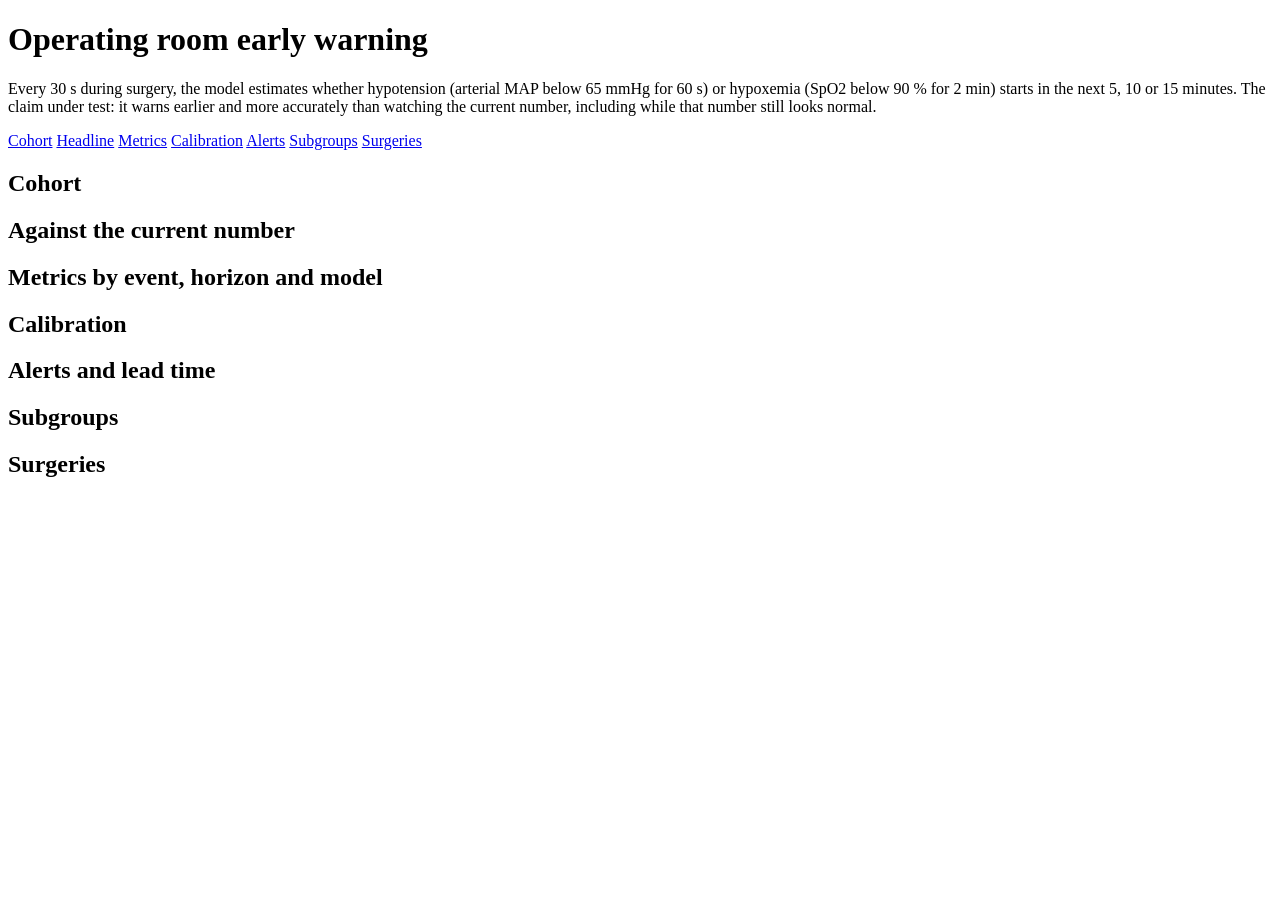
==== web/index.html @ b256dc43 "web: page skeleton with the seven result sections and section nav Co-Authored-By: Claude Opus 5.5 <n" ====
<!doctype html>
<html lang="en">
<head>
<meta charset="utf-8">
<meta name="viewport" content="width=device-width, initial-scale=1">
<title>OR early warning results</title>
<link rel="stylesheet" href="style.css">
<script src="app.js" defer></script>
</head>
<body>
<header>
  <h1>Operating room early warning</h1>
  <p class="lead">Every 30 s during surgery, the model estimates whether hypotension (arterial MAP below 65 mmHg for 60 s) or hypoxemia (SpO2 below 90 % for 2 min) starts in the next 5, 10 or 15 minutes. The claim under test: it warns earlier and more accurately than watching the current number, including while that number still looks normal.</p>
  <p id="status" class="status"></p>
  <nav aria-label="Sections">
    <a href="#overview">Cohort</a>
    <a href="#headline">Headline</a>
    <a href="#metrics">Metrics</a>
    <a href="#calibration">Calibration</a>
    <a href="#alerts">Alerts</a>
    <a href="#subgroups">Subgroups</a>
    <a href="#cases">Surgeries</a>
  </nav>
</header>
<main>
  <section id="overview" aria-labelledby="overview-h"><h2 id="overview-h">Cohort</h2><div class="body"></div></section>
  <section id="headline" aria-labelledby="headline-h"><h2 id="headline-h">Against the current number</h2><div class="body"></div></section>
  <section id="metrics" aria-labelledby="metrics-h"><h2 id="metrics-h">Metrics by event, horizon and model</h2><div class="body"></div></section>
  <section id="calibration" aria-labelledby="calibration-h"><h2 id="calibration-h">Calibration</h2><div class="body"></div></section>
  <section id="alerts" aria-labelledby="alerts-h"><h2 id="alerts-h">Alerts and lead time</h2><div class="body"></div></section>
  <section id="subgroups" aria-labelledby="subgroups-h"><h2 id="subgroups-h">Subgroups</h2><div class="body"></div></section>
  <section id="cases" aria-labelledby="cases-h"><h2 id="cases-h">Surgeries</h2><div class="body"></div></section>
</main>
<noscript><p>This page draws its charts with JavaScript. The data is in <code>reports/web/*.json</code>.</p></noscript>
</body>
</html>
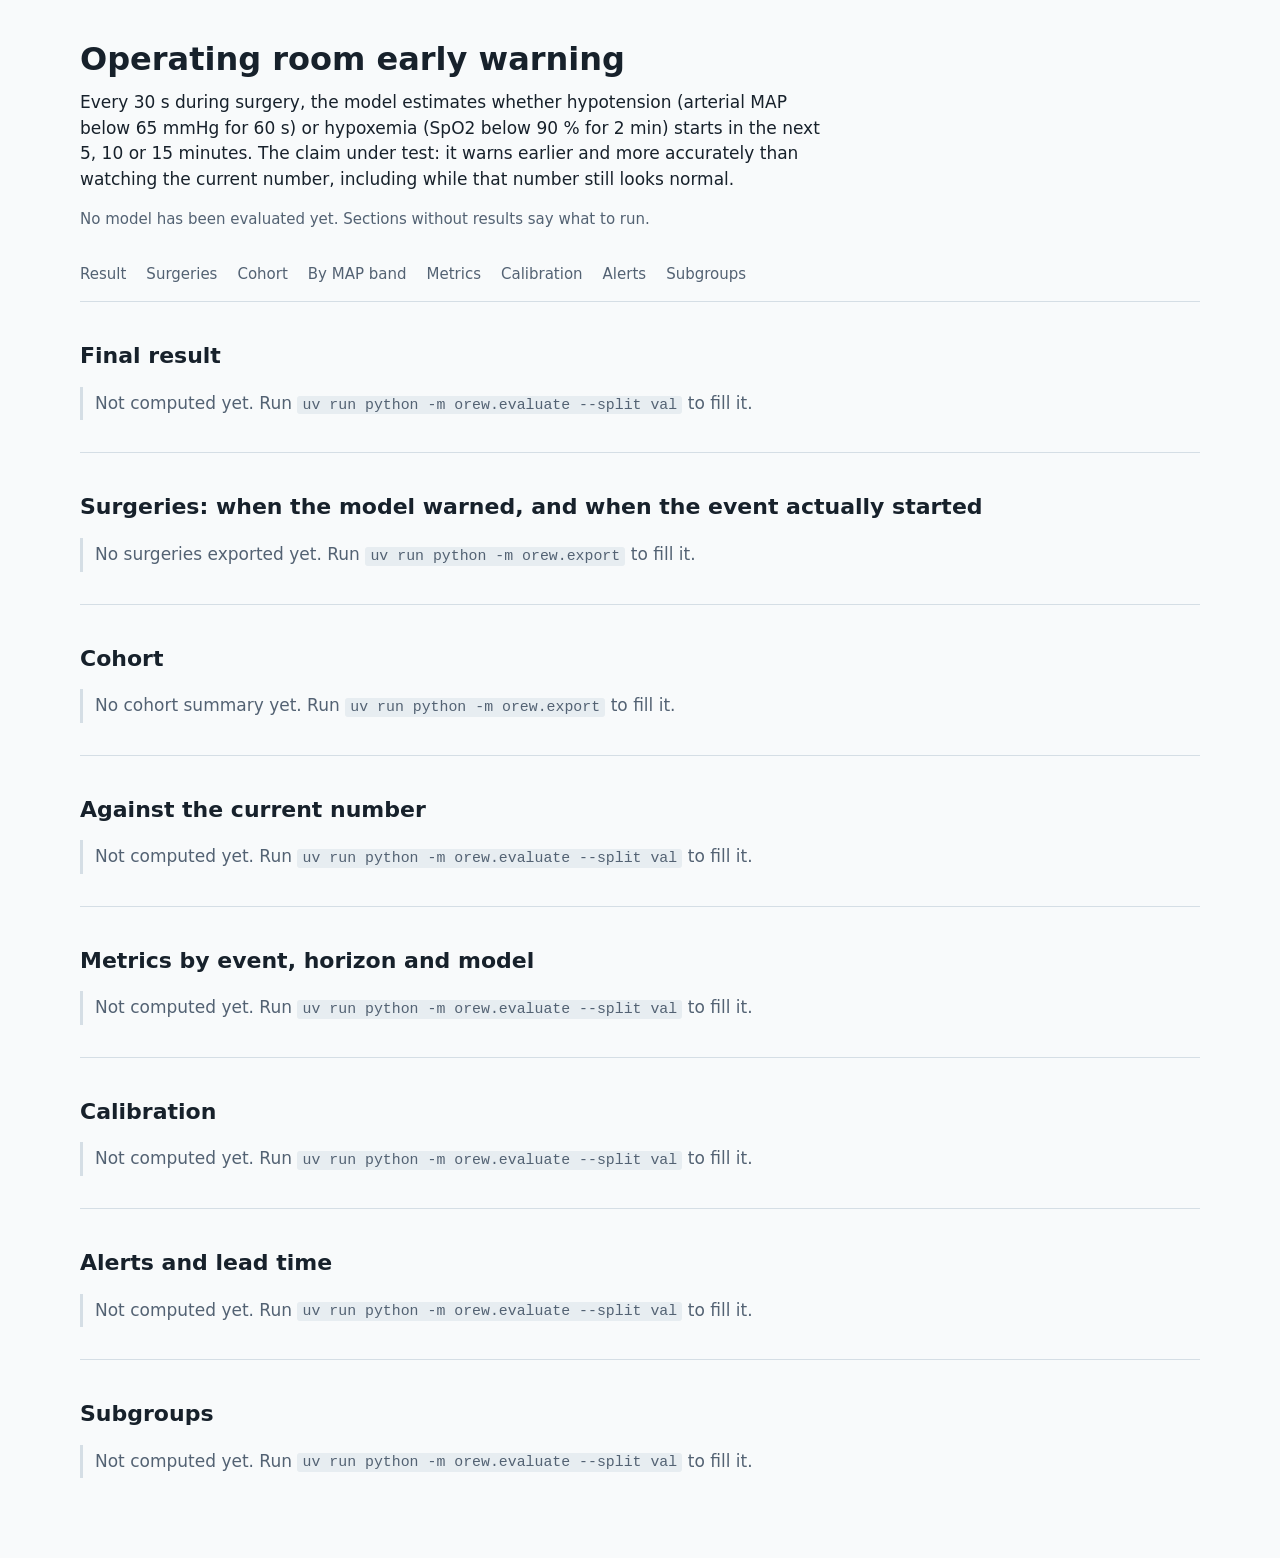
==== commit f6eac0c6: "Results page: final-result summary first (test-split numbers, MAP bands marked clear win or overlapp" ====
--- a/web/index.html
+++ b/web/index.html
@@ -13,23 +13,25 @@
   <p class="lead">Every 30 s during surgery, the model estimates whether hypotension (arterial MAP below 65 mmHg for 60 s) or hypoxemia (SpO2 below 90 % for 2 min) starts in the next 5, 10 or 15 minutes. The claim under test: it warns earlier and more accurately than watching the current number, including while that number still looks normal.</p>
   <p id="status" class="status"></p>
   <nav aria-label="Sections">
+    <a href="#summary">Result</a>
+    <a href="#cases">Surgeries</a>
     <a href="#overview">Cohort</a>
-    <a href="#headline">Headline</a>
+    <a href="#headline">By MAP band</a>
     <a href="#metrics">Metrics</a>
     <a href="#calibration">Calibration</a>
     <a href="#alerts">Alerts</a>
     <a href="#subgroups">Subgroups</a>
-    <a href="#cases">Surgeries</a>
   </nav>
 </header>
 <main>
+  <section id="summary" aria-labelledby="summary-h"><h2 id="summary-h">Final result</h2><div class="body"></div></section>
+  <section id="cases" aria-labelledby="cases-h"><h2 id="cases-h">Surgeries: when the model warned, and when the event actually started</h2><div class="body"></div></section>
   <section id="overview" aria-labelledby="overview-h"><h2 id="overview-h">Cohort</h2><div class="body"></div></section>
   <section id="headline" aria-labelledby="headline-h"><h2 id="headline-h">Against the current number</h2><div class="body"></div></section>
   <section id="metrics" aria-labelledby="metrics-h"><h2 id="metrics-h">Metrics by event, horizon and model</h2><div class="body"></div></section>
   <section id="calibration" aria-labelledby="calibration-h"><h2 id="calibration-h">Calibration</h2><div class="body"></div></section>
   <section id="alerts" aria-labelledby="alerts-h"><h2 id="alerts-h">Alerts and lead time</h2><div class="body"></div></section>
   <section id="subgroups" aria-labelledby="subgroups-h"><h2 id="subgroups-h">Subgroups</h2><div class="body"></div></section>
-  <section id="cases" aria-labelledby="cases-h"><h2 id="cases-h">Surgeries</h2><div class="body"></div></section>
 </main>
 <noscript><p>This page draws its charts with JavaScript. The data is in <code>reports/web/*.json</code>.</p></noscript>
 </body>
--- a/web/style.css
+++ b/web/style.css
@@ -0,0 +1,219 @@
+:root {
+  color-scheme: light dark;
+  --bg: light-dark(#f8fafb, #121a21);
+  --panel: light-dark(#ffffff, #18232c);
+  --ink: light-dark(#17212b, #e3eaf0);
+  --muted: light-dark(#536273, #9aa9b7);
+  --rule: light-dark(#d5dee5, #2b3844);
+  --grid: light-dark(#e7edf1, #1f2b35);
+  --grid-major: light-dark(#cfd9e0, #2f3e4b);
+  --focus: light-dark(#0b5cad, #7cb8ff);
+  /* signal colours follow OR monitor convention: arterial red, pleth cyan, ECG green, CO2 yellow */
+  --map: light-dark(#c62828, #ff7a7a);
+  --spo2: light-dark(#0277a8, #4fc3f7);
+  --hr: light-dark(#2e7d32, #6ccb70);
+  --etco2: light-dark(#8a6d00, #e2be3c);
+  --bis: light-dark(#6a4fb3, #b9a2f0);
+  --drug: light-dark(#6a4fb3, #b9a2f0);
+  --risk: light-dark(#17212b, #e3eaf0);
+  --baseline: light-dark(#7a8794, #8796a4);
+  --ev-hypotension: light-dark(#c6282822, #ff7a7a2e);
+  --ev-hypoxemia: light-dark(#0277a822, #4fc3f72e);
+  /* illustrative (made-up) hypoxemia numbers: amber, never used for real data */
+  --ill: light-dark(#9a4a00, #ffb454);
+  --ill-stripe: light-dark(#c2660024, #ffb45426);
+  --font: "Avenir Next", Avenir, Seravek, "Segoe UI", Roboto, system-ui, sans-serif;
+  --font-num: "Avenir Next Condensed", "Avenir Next", "Roboto Condensed", "Arial Narrow", var(--font);
+}
+:root[data-theme="light"] { color-scheme: light; }
+:root[data-theme="dark"] { color-scheme: dark; }
+
+* { box-sizing: border-box; }
+body {
+  margin: 0;
+  background: var(--bg);
+  color: var(--ink);
+  font: 400 1.0625rem/1.5 var(--font); /* a step up from 16 px: read from across a room */
+  font-variant-numeric: tabular-nums;
+}
+header, main { max-width: 72rem; margin: 0 auto; padding: 0 16px; }
+header { padding-top: 2.5rem; }
+h1 { font-size: 2rem; line-height: 1.2; font-weight: 600; margin: 0 0 .75rem; }
+h2 { font-size: 1.375rem; line-height: 1.3; font-weight: 600; margin: 0 0 1rem; }
+h3 { font-size: 1rem; font-weight: 600; margin: 1.5rem 0 .5rem; }
+p { margin: 0 0 1rem; max-width: 70ch; }
+.lead { font-size: 1.0625rem; color: var(--ink); }
+.status { color: var(--muted); font-size: .9375rem; }
+code { font-family: ui-monospace, Menlo, monospace; font-size: .875em; background: var(--grid); padding: .1em .35em; border-radius: 3px; overflow-wrap: anywhere; }
+
+nav { display: flex; flex-wrap: wrap; gap: .25rem 1.25rem; padding: .75rem 0; border-bottom: 1px solid var(--rule); }
+nav a { color: var(--muted); text-decoration: none; font-size: .9375rem; padding: .25rem 0; }
+nav a:hover { color: var(--ink); text-decoration: underline; }
+
+section { padding: 2.5rem 0 1rem; border-bottom: 1px solid var(--rule); scroll-margin-top: 1rem; }
+section:last-child { border-bottom: 0; padding-bottom: 4rem; }
+
+:focus-visible { outline: 2px solid var(--focus); outline-offset: 2px; }
+
+.empty { color: var(--muted); border-left: 3px solid var(--rule); padding: .25rem 0 .25rem .75rem; }
+.note { color: var(--muted); font-size: .875rem; }
+
+/* visually hidden but read by screen readers */
+.vh { position: absolute; width: 1px; height: 1px; overflow: hidden; clip-path: inset(50%); white-space: nowrap; }
+
+.scroll { overflow-x: auto; }
+table { border-collapse: collapse; font-size: .9375rem; }
+th, td { text-align: right; padding: .35rem .75rem; border-bottom: 1px solid var(--grid); white-space: nowrap; }
+th:first-child, td:first-child { text-align: left; padding-left: 0; }
+thead th { font-weight: 600; color: var(--muted); border-bottom-color: var(--rule); vertical-align: bottom; white-space: normal; max-width: 10rem; }
+tbody th { font-weight: 400; }
+.ci { color: var(--muted); font-size: .8125rem; margin-left: .35rem; }
+
+select, input { font: inherit; color: inherit; }
+select { background: var(--panel); border: 1px solid var(--rule); border-radius: 4px; padding: .35rem .5rem; max-width: 100%; }
+label { color: var(--muted); font-size: .9375rem; }
+
+svg { display: block; overflow: visible; }
+svg text { fill: var(--muted); font: 400 13px var(--font); }
+svg .title { fill: var(--ink); font-weight: 600; font-size: 14px; }
+svg .grid { stroke: var(--grid); }
+svg .grid-major { stroke: var(--grid-major); }
+svg .thr { stroke: var(--ink); stroke-dasharray: 4 3; opacity: .7; }
+svg .phase { stroke: var(--muted); stroke-dasharray: 2 3; }
+/* halo keeps the label legible where the trace crosses it */
+svg text.thr-label { fill: var(--ink); font-size: 12px; paint-order: stroke; stroke: var(--bg); stroke-width: 3px; }
+svg .line { fill: none; stroke-width: 1.5; stroke-linejoin: round; }
+
+.facts { display: grid; grid-template-columns: repeat(auto-fill, minmax(14rem, 1fr)); gap: 1rem 2rem; margin: 0 0 1.5rem; }
+.facts dt { color: var(--muted); font-size: .875rem; }
+.facts dd { margin: 0; font-size: 1.0625rem; }
+.nw { white-space: nowrap; }
+table.signals tbody th { white-space: normal; }
+table.signals td.bar { width: 40%; min-width: 6rem; padding-left: 0; }
+td.bar span { display: block; height: 8px; border-radius: 0 4px 4px 0; background: var(--ink); opacity: .7; }
+
+.pick { display: flex; flex-wrap: wrap; align-items: center; gap: .5rem .75rem; margin-bottom: 1rem; }
+.pick select { flex: 1 1 18rem; }
+.who { font-size: 1.0625rem; }
+.readout { color: var(--muted); font-size: .9375rem; min-height: 3em; margin-bottom: .25rem; max-width: none; }
+.chart svg:focus-visible { outline-offset: 4px; }
+svg .s-map { stroke: var(--map); }
+svg .s-spo2 { stroke: var(--spo2); }
+svg .s-hr { stroke: var(--hr); }
+svg .s-etco2 { stroke: var(--etco2); }
+svg .s-bis { stroke: var(--bis); }
+svg .s-drug { stroke: var(--drug); }
+svg .s-risk { stroke: var(--risk); stroke-width: 2; }
+svg .nibp { fill: var(--panel); stroke: var(--ink); stroke-width: 1.25; }
+svg .ev-hypotension { fill: var(--ev-hypotension); }
+svg .ev-hypoxemia { fill: var(--ev-hypoxemia); }
+svg .alert { fill: var(--ink); }
+svg .cursor { stroke: var(--ink); stroke-width: 1; }
+svg [class^="phase-"] { fill: var(--grid); }
+svg .phase-opstart { fill: var(--grid-major); }
+svg text.phase-label { fill: var(--ink); font-size: 12px; }
+button { font: inherit; font-size: .9375rem; color: var(--ink); background: var(--panel); border: 1px solid var(--rule); border-radius: 4px; padding: .3rem .8rem; cursor: pointer; }
+button:hover { border-color: var(--ink); }
+
+/* final result: the answer first, in numbers big enough for a projector */
+.hero { font-size: clamp(1.5rem, 1.1rem + 1.5vw, 2.25rem); line-height: 1.2; font-weight: 600; margin: 0 0 .5rem; max-width: 32ch; }
+.tiles { display: grid; grid-template-columns: repeat(auto-fit, minmax(15rem, 1fr)); gap: 1rem; margin: 1.5rem 0 2rem; }
+.tile { background: var(--panel); border: 1px solid var(--rule); border-radius: 6px; padding: 1rem 1.1rem; }
+.tile p, .band p { margin: 0; }
+.tile-label { color: var(--muted); font-size: .9375rem; line-height: 1.3; min-height: 2.6em; }
+@media (max-width: 520px) { .tile-label { min-height: 0; } }
+.tile-num { font: 600 2.75rem/1.1 var(--font-num); margin-top: .4rem !important; }
+.tile-vs { font-size: 1.0625rem; }
+.tile-ci { color: var(--muted); font-size: .8125rem; margin-top: .15rem !important; }
+.tile-sub { margin-top: .6rem !important; font-size: .9375rem; line-height: 1.4; }
+.bands { display: grid; grid-template-columns: repeat(auto-fit, minmax(13rem, 1fr)); gap: 1.25rem 1.5rem; margin: 0 0 1.5rem; }
+.band { border-left: 4px solid var(--ink); padding: .2rem 0 .2rem .9rem; }
+.band.unclear { border-left-style: dashed; border-left-color: var(--baseline); }
+.band-label { font-weight: 600; }
+.band-num { font: 600 2rem/1.2 var(--font-num); }
+.band-num .vs, .vs { color: var(--muted); font-size: 1.125rem; font-weight: 400; }
+.band-verdict { font-size: .9375rem; margin-top: .3rem !important; }
+.band.unclear .band-verdict { font-weight: 600; }
+.claim { border-top: 1px solid var(--rule); padding-top: 1rem; }
+
+/* surgery explorer */
+.featured h3 { margin-top: .5rem; }
+.featured ul { list-style: none; padding: 0; margin: 0 0 1.5rem; display: grid; grid-template-columns: repeat(auto-fit, minmax(15rem, 1fr)); gap: .75rem; }
+.featured a { display: block; height: 100%; padding: .75rem .9rem; border: 1px solid var(--rule); border-radius: 6px; background: var(--panel); color: var(--ink); text-decoration: none; }
+.featured a:hover { border-color: var(--ink); }
+.featured a[aria-current] { border-color: var(--ink); box-shadow: inset 0 0 0 1px var(--ink); }
+.feat-id { color: var(--muted); font-size: .875rem; white-space: nowrap; }
+.feat-why { display: block; color: var(--muted); font-size: .9375rem; line-height: 1.4; margin-top: .3rem; }
+.verdicts { margin: .75rem 0 1rem; }
+.verdict-line { font-size: 1.3125rem; line-height: 1.35; margin: 0 0 .4rem; max-width: none; }
+.verdict-line.minor { font-size: 1rem; color: var(--muted); }
+.tag { display: inline-block; font-size: .8125rem; font-weight: 600; color: var(--muted); border: 1px solid var(--rule); border-radius: 999px; padding: 0 .55rem; vertical-align: 1px; white-space: nowrap; }
+.zoombar { display: flex; flex-wrap: wrap; align-items: center; gap: .5rem; font-weight: 600; }
+.miss { color: var(--map); }
+.events ol { list-style: none; padding: 0; margin: 0 0 1rem; }
+.events li { display: grid; grid-template-columns: 12.5rem 1fr auto; gap: .25rem 1rem; align-items: baseline; padding: .6rem 0; border-bottom: 1px solid var(--grid); }
+.events .when { font-weight: 600; }
+@media (max-width: 640px) { .events li { grid-template-columns: 1fr auto; } .events .what { grid-column: 1 / -1; grid-row: 2; } }
+details.alarms { margin: 0 0 1rem; }
+details.alarms summary { cursor: pointer; font-weight: 600; padding: .4rem 0; }
+details.alarms ol { padding-left: 1.5rem; }
+details.alarms li { margin-bottom: .5rem; max-width: 75ch; }
+.chart-key { margin-top: .5rem; max-width: none; }
+.chart-key span { font-weight: 700; }
+.k-onset { color: var(--map); }
+.k-false { color: var(--muted); }
+svg .onset { stroke: var(--map); stroke-width: 2.5; }
+svg .onset-hypoxemia { stroke: var(--spo2); }
+svg .bracket { fill: none; stroke: var(--ink); stroke-width: 1.75; stroke-linejoin: round; }
+svg text.lead-label { fill: var(--ink); font-weight: 600; paint-order: stroke; stroke: var(--bg); stroke-width: 3px; }
+svg text.missed-label { fill: var(--map); font-weight: 600; paint-order: stroke; stroke: var(--bg); stroke-width: 3px; }
+svg .missed { stroke: var(--map); stroke-width: 2; fill: none; }
+svg .alert.false { fill: var(--bg); stroke: var(--muted); stroke-width: 1.25; }
+svg .alarm-line { stroke: var(--ink); stroke-dasharray: 3 3; stroke-width: 1.25; }
+svg .alarm-dot { fill: var(--ink); stroke: var(--bg); stroke-width: 2; }
+svg text.axis-unit { font-style: italic; }
+
+.pair { display: grid; gap: 1.5rem 2rem; }
+/* app.js draws two columns once the content is 760px wide (viewport 792px) */
+@media (min-width: 792px) { .pair { grid-template-columns: 1fr 1fr; } }
+.pair svg { width: 100%; height: auto; }
+figure { margin: 0 0 1rem; }
+.verdict { font-size: 1.0625rem; }
+.legend { color: var(--muted); font-size: .875rem; }
+.key { display: inline-block; width: 10px; height: 10px; border-radius: 50%; margin-right: .35rem; vertical-align: -1px; }
+.key-final { background: var(--ink); }
+.key-base { border: 1.5px solid var(--baseline); background: var(--panel); margin-left: .75rem; }
+svg text.row-label { fill: var(--ink); font-size: 13px; }
+svg tspan.row-sub { fill: var(--muted); font-size: 12px; }
+svg .mk-final line { stroke: var(--ink); stroke-width: 2; }
+svg .mk-final circle { fill: var(--ink); }
+svg .mk-base line { stroke: var(--baseline); stroke-width: 2; }
+svg .mk-base circle { fill: var(--panel); stroke: var(--baseline); stroke-width: 1.5; }
+
+caption { text-align: left; font-weight: 600; padding: 1.25rem 0 .5rem; caption-side: top; }
+.scroll-hint { display: none; }
+@media (max-width: 760px) { .scroll-hint { display: inline; } }
+tr.group th { padding-top: 1rem; color: var(--muted); font-weight: 600; border-bottom: 0; }
+tr.final th { font-weight: 600; }
+.check { display: flex; align-items: center; gap: .6rem; }
+.check input { flex: none; width: 1.1rem; height: 1.1rem; margin: 0; accent-color: var(--ink); }
+@media (max-width: 480px) { table.signals .bar { display: none; } }
+
+.rels { display: flex; flex-wrap: wrap; gap: 1rem 1.5rem; }
+.rel figcaption { font-size: .875rem; font-weight: 600; margin-bottom: .25rem; }
+.rel figcaption .note { display: block; font-weight: 400; }
+svg .rel-pt { fill: var(--ink); stroke: var(--panel); stroke-width: 1.5; }
+
+/* ?illustrative=1: made-up hypoxemia numbers. Stripes + label on every block, table and chart */
+.ill { border-left: 4px solid var(--ill); padding-left: 12px; }
+.ill-tag { color: var(--ill); font-weight: 700; }
+/* stays in view and wraps while a wide table scrolls sideways on a phone */
+caption.ill-tag { padding-top: .25rem; position: sticky; left: 0; max-width: calc(100vw - 60px); }
+.ill-note { color: var(--ill); font-size: .875rem; font-weight: 600; }
+.ill table, tr.ill-row, .ill-banner { background: repeating-linear-gradient(135deg, transparent 0 8px, var(--ill-stripe) 8px 16px); }
+.ill-banner { border: 2px solid var(--ill); border-radius: 4px; padding: .75rem 1rem; margin-bottom: 1.5rem; }
+.ill-banner strong { color: var(--ill); font-size: 1.125rem; letter-spacing: .02em; }
+.ill-banner p { margin: .25rem 0 0; }
+.ill-banner a { color: var(--ink); }
+svg .ill-stripe { fill: var(--ill-stripe); }
+svg text.ill-label { fill: var(--ill); font-size: 11px; font-weight: 700; letter-spacing: .02em; paint-order: stroke; stroke: var(--bg); stroke-width: 3px; }
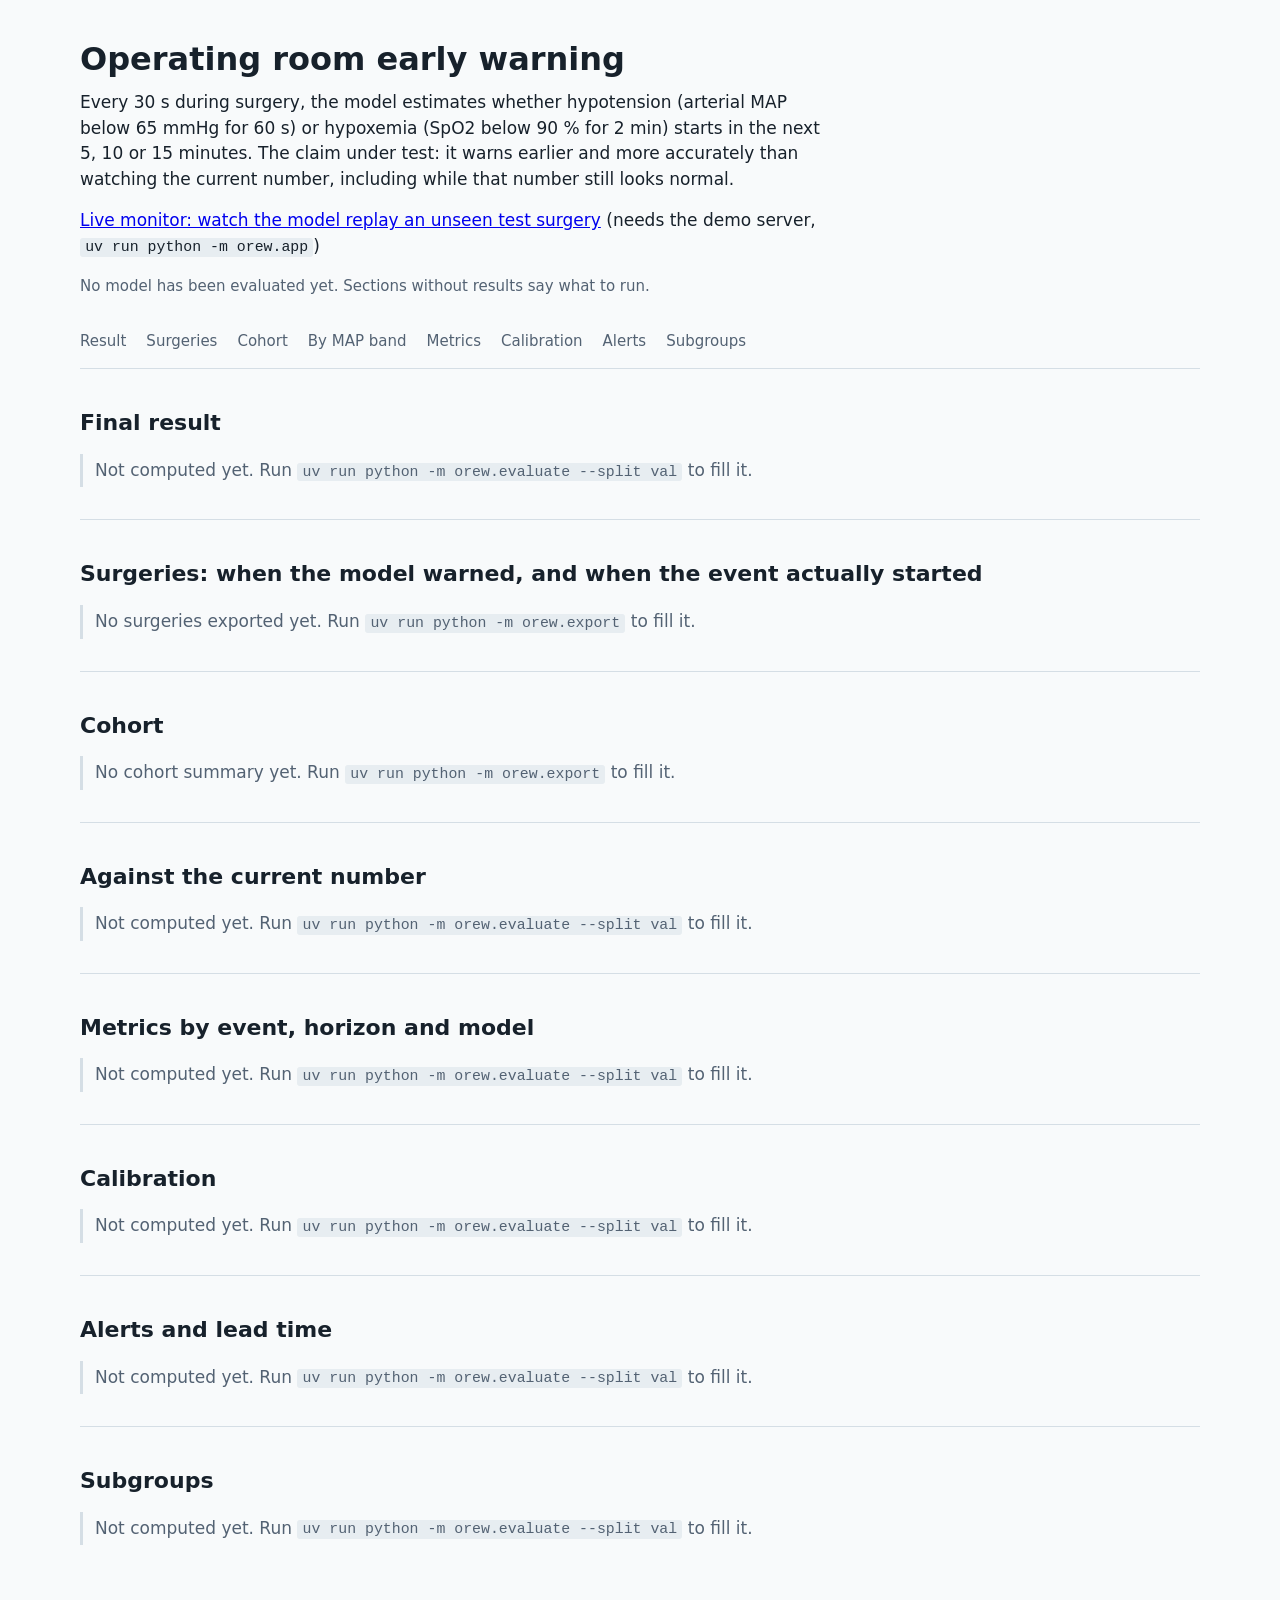
==== commit 29133240: "Live monitor page (web/live.html/js/css): full-screen replay of an unseen test surgery from /api/rep" ====
--- a/web/index.html
+++ b/web/index.html
@@ -11,6 +11,7 @@
 <header>
   <h1>Operating room early warning</h1>
   <p class="lead">Every 30 s during surgery, the model estimates whether hypotension (arterial MAP below 65 mmHg for 60 s) or hypoxemia (SpO2 below 90 % for 2 min) starts in the next 5, 10 or 15 minutes. The claim under test: it warns earlier and more accurately than watching the current number, including while that number still looks normal.</p>
+  <p><a href="live.html">Live monitor: watch the model replay an unseen test surgery</a> (needs the demo server, <code>uv run python -m orew.app</code>)</p>
   <p id="status" class="status"></p>
   <nav aria-label="Sections">
     <a href="#summary">Result</a>
